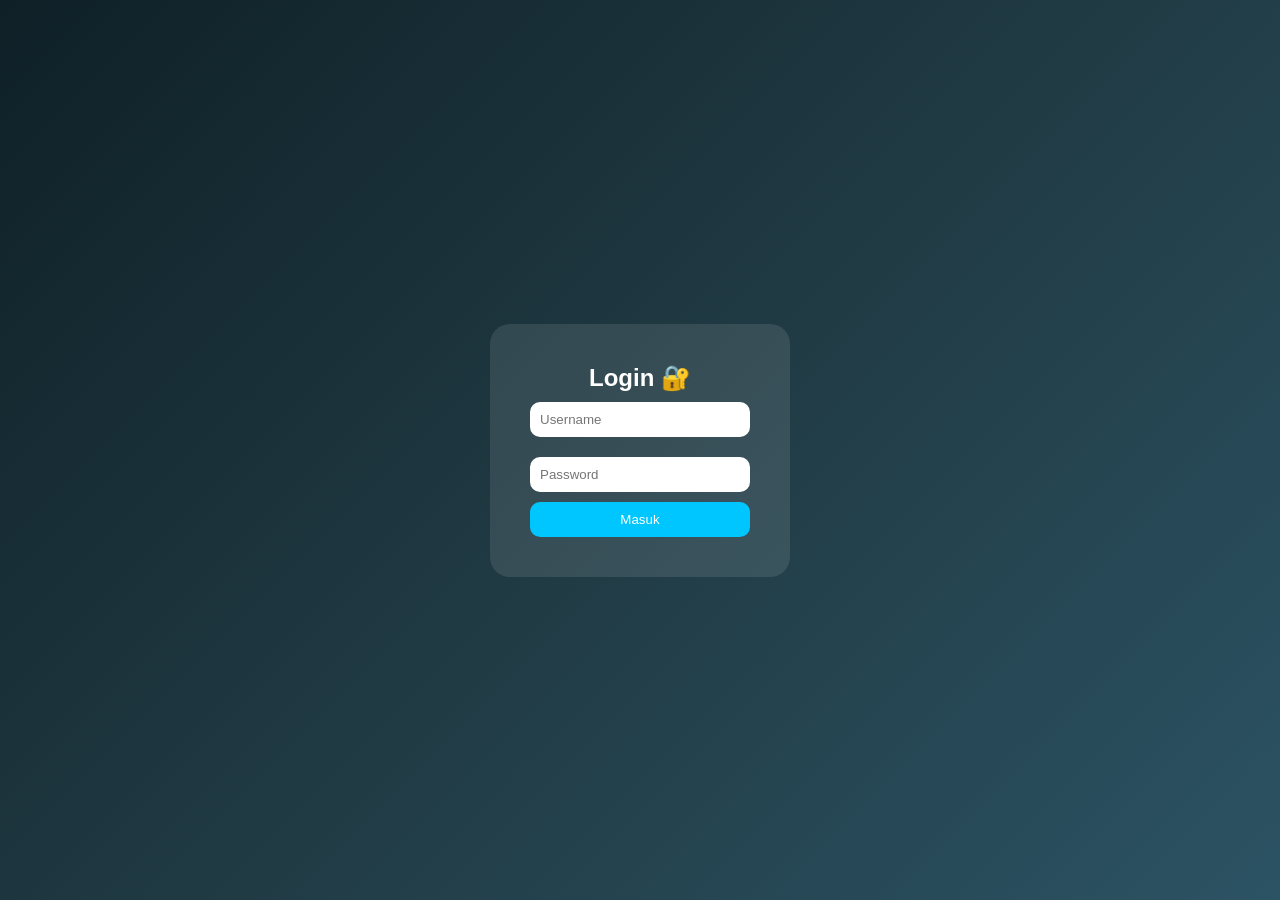
==== index.html @ 3434ca57 "Update index.html" ====
<!DOCTYPE html>
<html lang="id">
<head>
<meta charset="UTF-8">
<meta name="viewport" content="width=device-width, initial-scale=1.0">
<title>Dilian Portfolio</title>

<style>
* {
    margin: 0;
    padding: 0;
    box-sizing: border-box;
    font-family: 'Poppins', sans-serif;
}

body {
    background: linear-gradient(135deg, #0f2027, #203a43, #2c5364);
    color: white;
}

/* LOGIN */
.container {
    display: flex;
    justify-content: center;
    align-items: center;
    height: 100vh;
}

.login-box {
    background: rgba(255,255,255,0.1);
    padding: 40px;
    border-radius: 20px;
    text-align: center;
    width: 300px;
}

.login-box input {
    width: 100%;
    padding: 10px;
    margin: 10px 0;
    border-radius: 10px;
    border: none;
}

.login-box button {
    width: 100%;
    padding: 10px;
    border: none;
    border-radius: 10px;
    background: #00c6ff;
    color: white;
}

/* PORTFOLIO */
.hidden {
    display: none;
}

nav {
    display: flex;
    justify-content: space-between;
    padding: 20px;
    background: rgba(0,0,0,0.4);
}

header {
    text-align: center;
    padding: 40px;
}

.box {
    background: rgba(255,255,255,0.1);
    padding: 20px;
    border-radius: 15px;
    margin: 20px auto;
    max-width: 800px;
}

.card-project {
    background: rgba(255,255,255,0.15);
    padding: 15px;
    border-radius: 10px;
    margin-top: 10px;
}
</style>

</head>
<body>

<!-- LOGIN -->
<div class="container" id="loginPage">
    <div class="login-box">
        <h2>Login 🔐</h2>
        <input type="text" id="user" placeholder="Username">
        <input type="password" id="pass" placeholder="Password">
        <button onclick="login()">Masuk</button>
    </div>
</div>

<!-- PORTFOLIO -->
<div class="hidden" id="portfolioPage">

    <nav>
        <h2>Dilian.dev</h2>
        <button onclick="logout()">Logout</button>
    </nav>

    <header>
        <h1>Hi, I'm Dilian 👨‍💻</h1>
        <p>Student | Tech Enthusiast | Future Entrepreneur</p>
    </header>

    <section class="box">
        <h2>About Me</h2>
        <p>Saya adalah siswa yang tertarik di dunia teknologi, coding, dan AI.</p>
        <p>Saya ingin menjadi pengusaha sukses di bidang teknologi.</p>
    </section>

    <section class="box">
        <h2>Skills</h2>
        <ul>
            <li>HTML, CSS, JavaScript</li>
            <li>UI/UX Design</li>
            <li>AI Tools</li>
        </ul>
    </section>

    <section class="box">
        <h2>Projects</h2>

        <div class="card-project">
            <h3>Portfolio Website</h3>
            <p>Membuat website portfolio modern.</p>
        </div>

        <div class="card-project">
            <h3>Login System</h3>
            <p>Sistem login sederhana dengan JavaScript.</p>
        </div>

    </section>

</div>
</body>
</html>
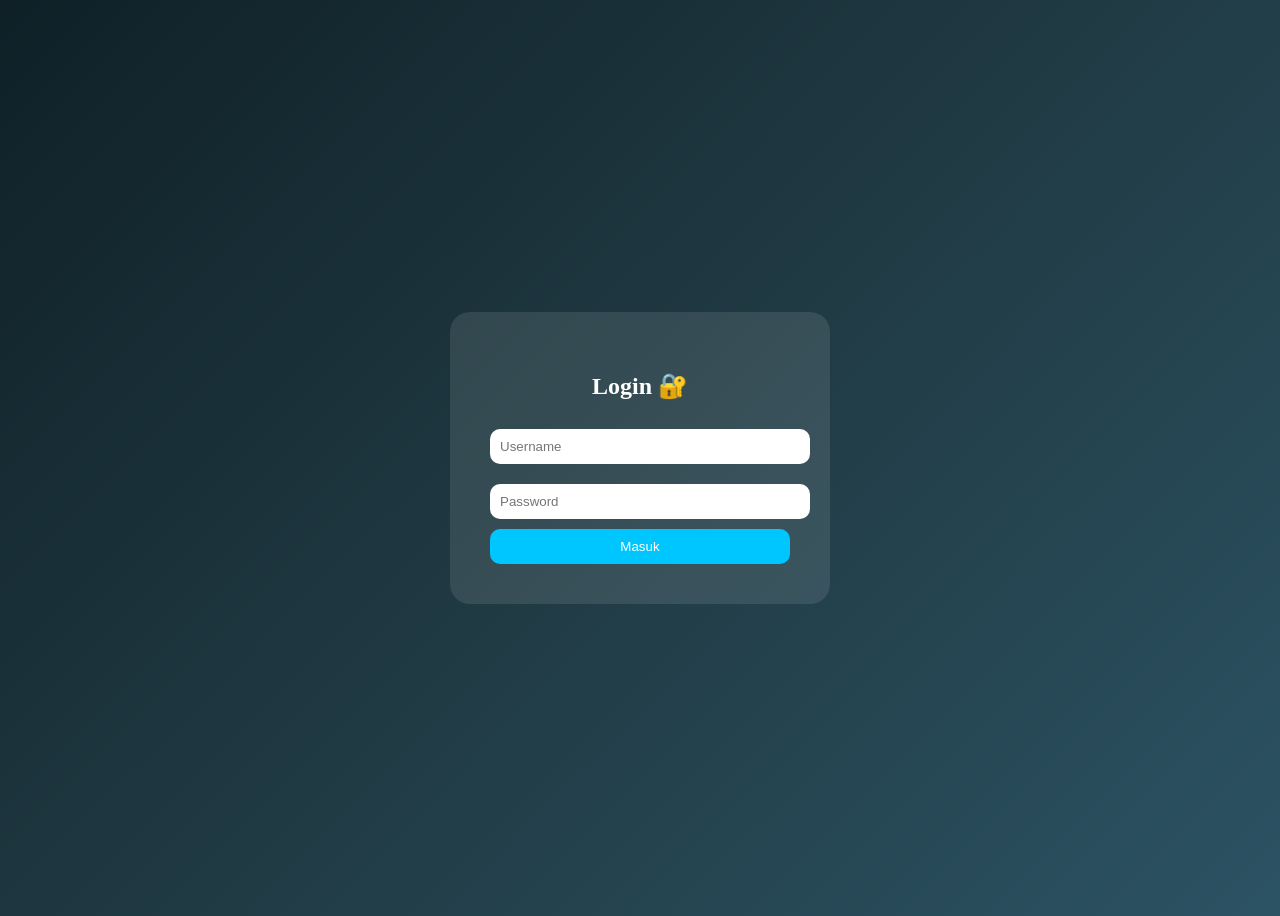
==== commit c9d8758a: "Update index.html" ====
--- a/index.html
+++ b/index.html
@@ -4,86 +4,7 @@
 <meta charset="UTF-8">
 <meta name="viewport" content="width=device-width, initial-scale=1.0">
 <title>Dilian Portfolio</title>
-
-<style>
-* {
-    margin: 0;
-    padding: 0;
-    box-sizing: border-box;
-    font-family: 'Poppins', sans-serif;
-}
-
-body {
-    background: linear-gradient(135deg, #0f2027, #203a43, #2c5364);
-    color: white;
-}
-
-/* LOGIN */
-.container {
-    display: flex;
-    justify-content: center;
-    align-items: center;
-    height: 100vh;
-}
-
-.login-box {
-    background: rgba(255,255,255,0.1);
-    padding: 40px;
-    border-radius: 20px;
-    text-align: center;
-    width: 300px;
-}
-
-.login-box input {
-    width: 100%;
-    padding: 10px;
-    margin: 10px 0;
-    border-radius: 10px;
-    border: none;
-}
-
-.login-box button {
-    width: 100%;
-    padding: 10px;
-    border: none;
-    border-radius: 10px;
-    background: #00c6ff;
-    color: white;
-}
-
-/* PORTFOLIO */
-.hidden {
-    display: none;
-}
-
-nav {
-    display: flex;
-    justify-content: space-between;
-    padding: 20px;
-    background: rgba(0,0,0,0.4);
-}
-
-header {
-    text-align: center;
-    padding: 40px;
-}
-
-.box {
-    background: rgba(255,255,255,0.1);
-    padding: 20px;
-    border-radius: 15px;
-    margin: 20px auto;
-    max-width: 800px;
-}
-
-.card-project {
-    background: rgba(255,255,255,0.15);
-    padding: 15px;
-    border-radius: 10px;
-    margin-top: 10px;
-}
-</style>
-
+<link rel="stylesheet" href="style.css">
 </head>
 <body>
 
@@ -93,7 +14,7 @@
         <h2>Login 🔐</h2>
         <input type="text" id="user" placeholder="Username">
         <input type="password" id="pass" placeholder="Password">
-        <button onclick="login()">Masuk</button>
+        <button id="loginBtn">Masuk</button>
     </div>
 </div>
 
@@ -102,7 +23,7 @@
 
     <nav>
         <h2>Dilian.dev</h2>
-        <button onclick="logout()">Logout</button>
+        <button id="logoutBtn">Logout</button>
     </nav>
 
     <header>
@@ -112,34 +33,11 @@
 
     <section class="box">
         <h2>About Me</h2>
-        <p>Saya adalah siswa yang tertarik di dunia teknologi, coding, dan AI.</p>
-        <p>Saya ingin menjadi pengusaha sukses di bidang teknologi.</p>
-    </section>
-
-    <section class="box">
-        <h2>Skills</h2>
-        <ul>
-            <li>HTML, CSS, JavaScript</li>
-            <li>UI/UX Design</li>
-            <li>AI Tools</li>
-        </ul>
-    </section>
-
-    <section class="box">
-        <h2>Projects</h2>
-
-        <div class="card-project">
-            <h3>Portfolio Website</h3>
-            <p>Membuat website portfolio modern.</p>
-        </div>
-
-        <div class="card-project">
-            <h3>Login System</h3>
-            <p>Sistem login sederhana dengan JavaScript.</p>
-        </div>
-
+        <p>Saya tertarik di dunia coding, AI, dan teknologi masa depan.</p>
     </section>
 
 </div>
+
+<script src="script.js"></script>
 </body>
 </html>
--- a/style.css
+++ b/style.css
@@ -0,0 +1,78 @@
+<style>
+* {
+    margin: 0;
+    padding: 0;
+    box-sizing: border-box;
+    font-family: 'Poppins', sans-serif;
+}
+
+body {
+    background: linear-gradient(135deg, #0f2027, #203a43, #2c5364);
+    color: white;
+}
+
+/* LOGIN */
+.container {
+    display: flex;
+    justify-content: center;
+    align-items: center;
+    height: 100vh;
+}
+
+.login-box {
+    background: rgba(255,255,255,0.1);
+    padding: 40px;
+    border-radius: 20px;
+    text-align: center;
+    width: 300px;
+}
+
+.login-box input {
+    width: 100%;
+    padding: 10px;
+    margin: 10px 0;
+    border-radius: 10px;
+    border: none;
+}
+
+.login-box button {
+    width: 100%;
+    padding: 10px;
+    border: none;
+    border-radius: 10px;
+    background: #00c6ff;
+    color: white;
+}
+
+/* PORTFOLIO */
+.hidden {
+    display: none;
+}
+
+nav {
+    display: flex;
+    justify-content: space-between;
+    padding: 20px;
+    background: rgba(0,0,0,0.4);
+}
+
+header {
+    text-align: center;
+    padding: 40px;
+}
+
+.box {
+    background: rgba(255,255,255,0.1);
+    padding: 20px;
+    border-radius: 15px;
+    margin: 20px auto;
+    max-width: 800px;
+}
+
+.card-project {
+    background: rgba(255,255,255,0.15);
+    padding: 15px;
+    border-radius: 10px;
+    margin-top: 10px;
+}
+</style>
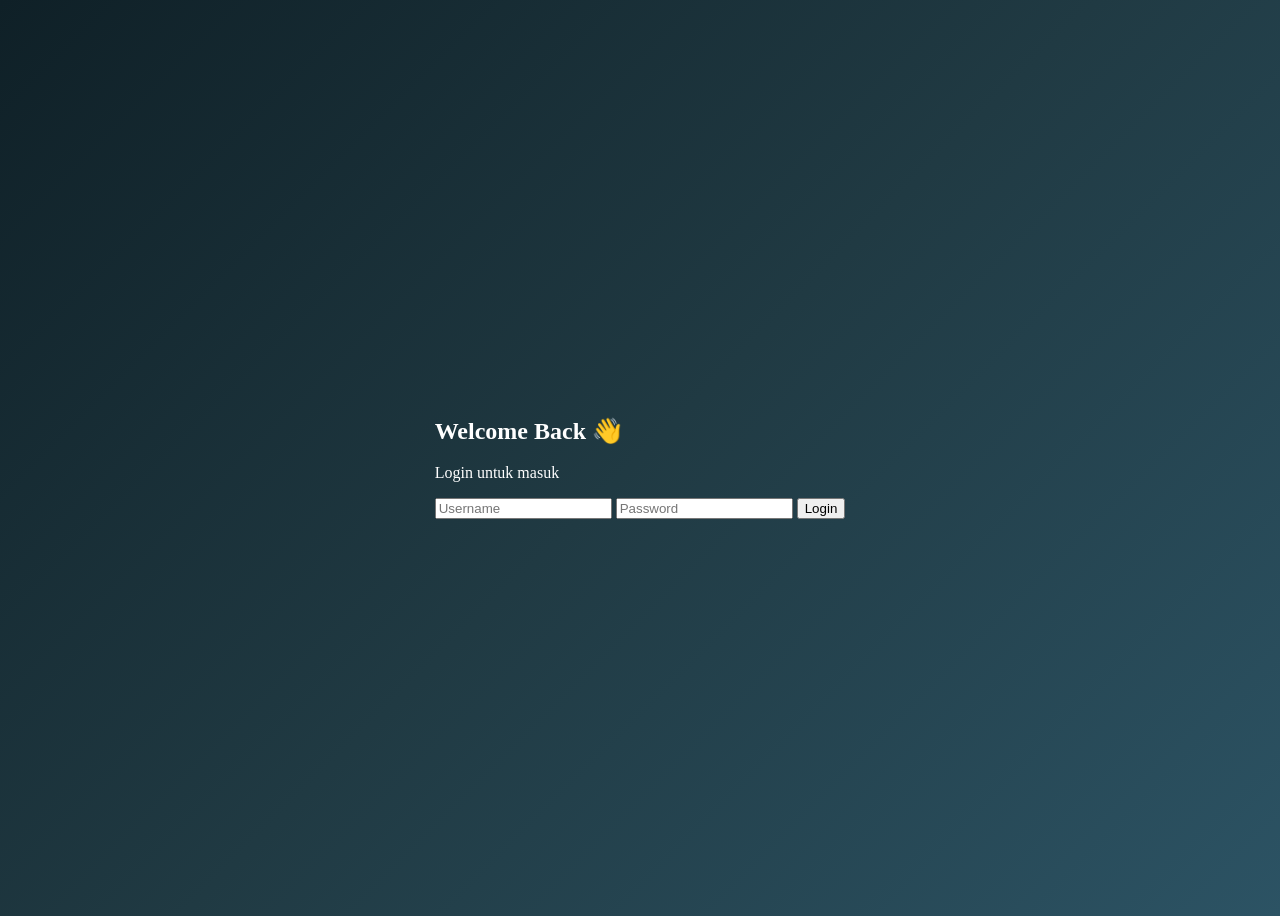
==== commit 21b2c7d4: "Update index.html" ====
--- a/index.html
+++ b/index.html
@@ -10,16 +10,19 @@
 
 <!-- LOGIN -->
 <div class="container" id="loginPage">
-    <div class="login-box">
-        <h2>Login 🔐</h2>
+    <div class="card">
+        <h2>Welcome Back 👋</h2>
+        <p>Login untuk masuk</p>
+
         <input type="text" id="user" placeholder="Username">
         <input type="password" id="pass" placeholder="Password">
-        <button id="loginBtn">Masuk</button>
+
+        <button id="loginBtn">Login</button>
     </div>
 </div>
 
 <!-- PORTFOLIO -->
-<div class="hidden" id="portfolioPage">
+<div class="portfolio hidden" id="portfolioPage">
 
     <nav>
         <h2>Dilian.dev</h2>
@@ -28,12 +31,27 @@
 
     <header>
         <h1>Hi, I'm Dilian 👨‍💻</h1>
-        <p>Student | Tech Enthusiast | Future Entrepreneur</p>
+        <p>Future Tech Entrepreneur | SMK Telkom</p>
     </header>
 
-    <section class="box">
-        <h2>About Me</h2>
-        <p>Saya tertarik di dunia coding, AI, dan teknologi masa depan.</p>
+    <section class="grid">
+        <div class="box">
+            <h3>About Me</h3>
+            <p>
+                Saya seorang pelajar yang memiliki minat besar dalam dunia teknologi,
+                khususnya coding, AI, dan pengembangan PC gaming.
+            </p>
+        </div>
+
+        <div class="box">
+            <h3>Skills</h3>
+            <p>HTML, CSS, JavaScript, UI Design, AI Tools</p>
+        </div>
+
+        <div class="box">
+            <h3>Projects</h3>
+            <p>Portfolio Website & Sistem Login</p>
+        </div>
     </section>
 
 </div>
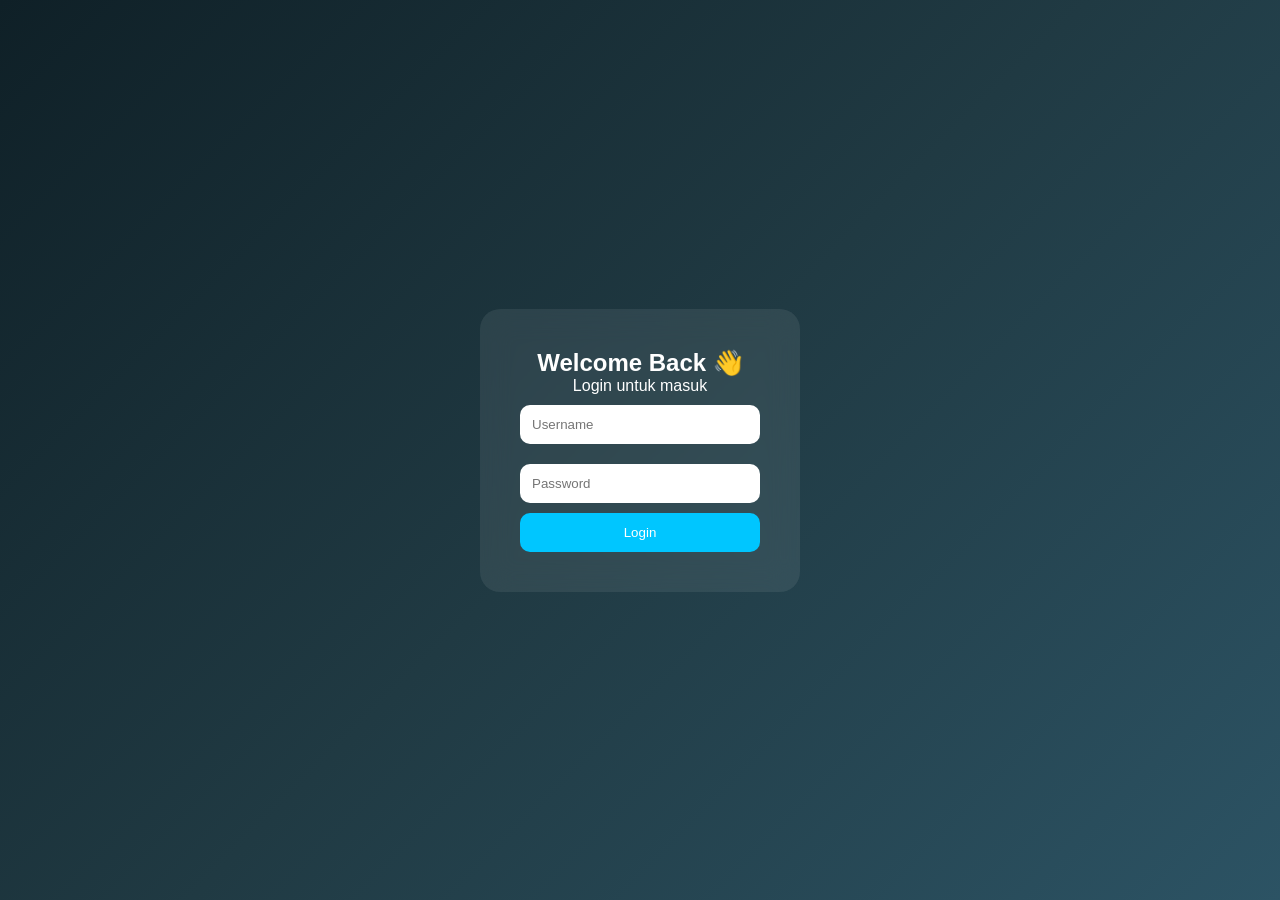
==== commit c3837126: "Update index.html" ====
--- a/index.html
+++ b/index.html
@@ -7,7 +7,7 @@
 <link rel="stylesheet" href="style.css">
 </head>
 <body>
-
+ 
 <!-- LOGIN -->
 <div class="container" id="loginPage">
     <div class="card">
--- a/style.css
+++ b/style.css
@@ -1,4 +1,3 @@
-<style>
 * {
     margin: 0;
     padding: 0;
@@ -19,29 +18,31 @@
     height: 100vh;
 }
 
-.login-box {
-    background: rgba(255,255,255,0.1);
+.card {
+    background: rgba(255,255,255,0.08);
     padding: 40px;
     border-radius: 20px;
+    backdrop-filter: blur(15px);
+    width: 320px;
     text-align: center;
-    width: 300px;
 }
 
-.login-box input {
+.card input {
     width: 100%;
-    padding: 10px;
+    padding: 12px;
     margin: 10px 0;
     border-radius: 10px;
     border: none;
 }
 
-.login-box button {
+.card button {
     width: 100%;
-    padding: 10px;
+    padding: 12px;
     border: none;
     border-radius: 10px;
     background: #00c6ff;
     color: white;
+    cursor: pointer;
 }
 
 /* PORTFOLIO */
@@ -58,21 +59,18 @@
 
 header {
     text-align: center;
-    padding: 40px;
+    padding: 50px 20px;
+}
+
+.grid {
+    display: grid;
+    grid-template-columns: repeat(auto-fit, minmax(250px,1fr));
+    gap: 20px;
+    padding: 20px;
 }
 
 .box {
     background: rgba(255,255,255,0.1);
     padding: 20px;
     border-radius: 15px;
-    margin: 20px auto;
-    max-width: 800px;
 }
-
-.card-project {
-    background: rgba(255,255,255,0.15);
-    padding: 15px;
-    border-radius: 10px;
-    margin-top: 10px;
-}
-</style>
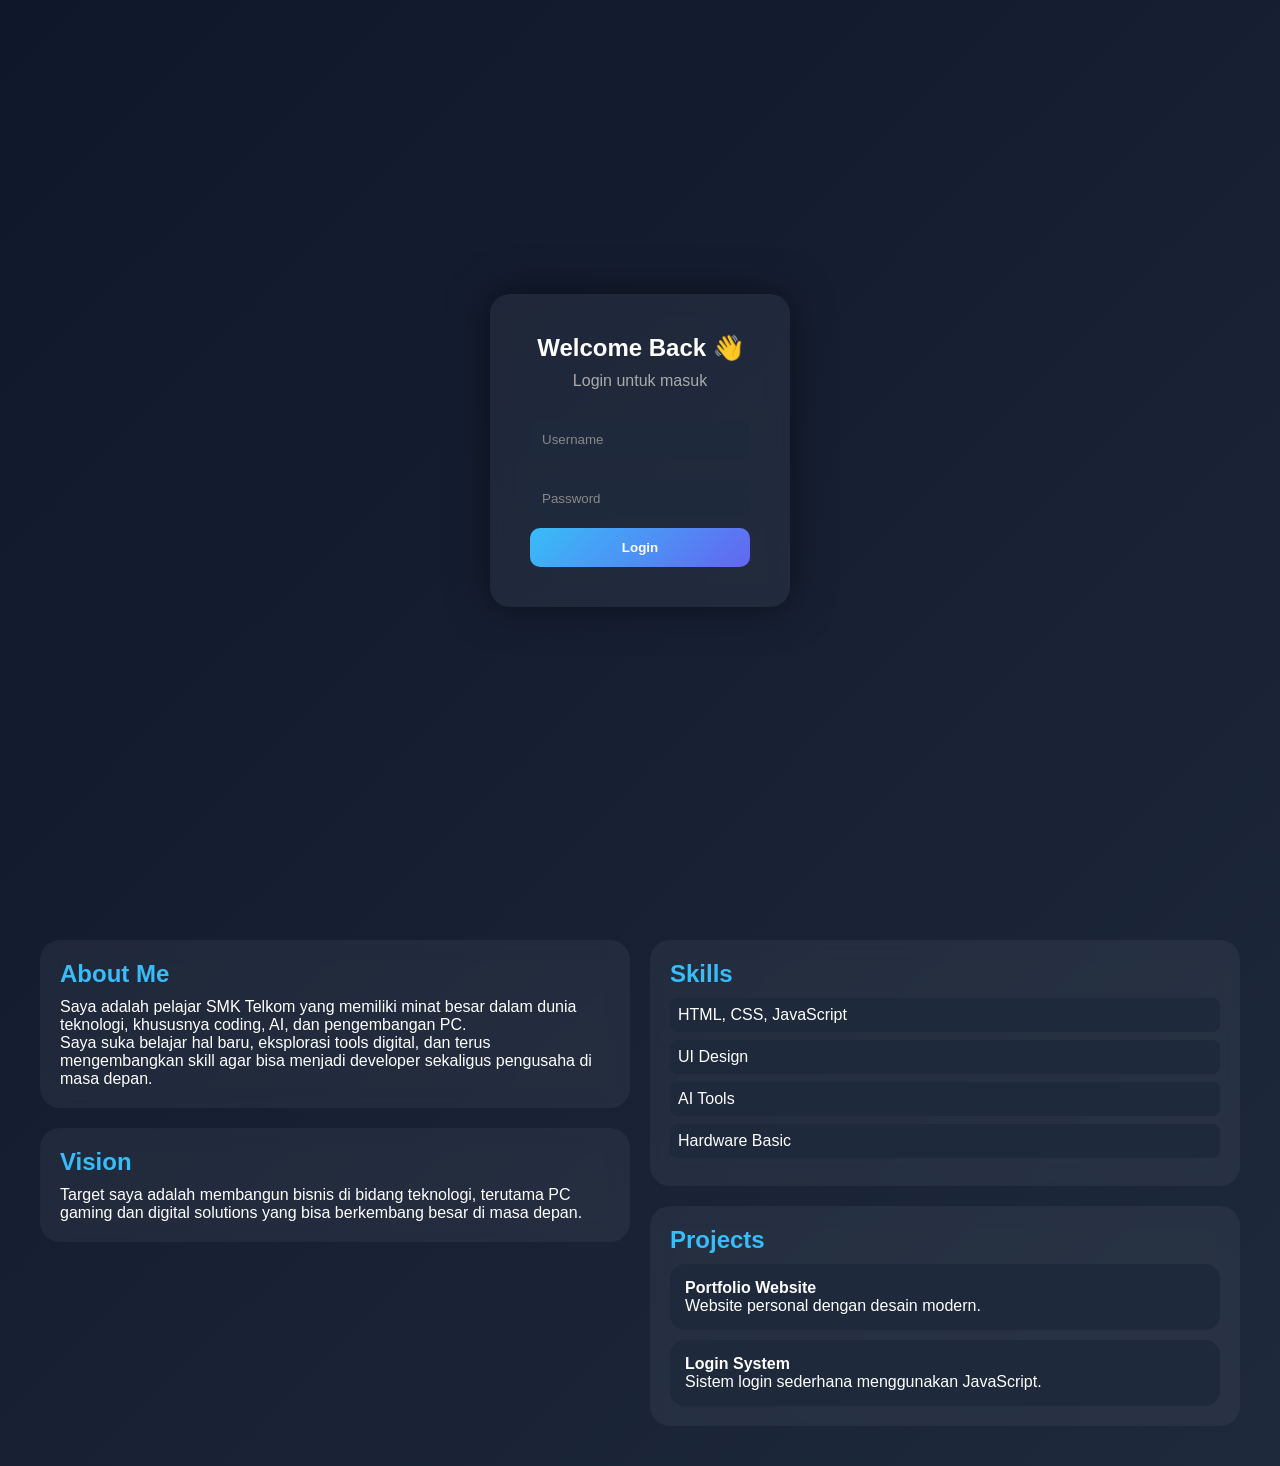
==== commit e40fc576: "Add files via upload" ====
--- a/index.html
+++ b/index.html
@@ -7,7 +7,7 @@
 <link rel="stylesheet" href="style.css">
 </head>
 <body>
- 
+
 <!-- LOGIN -->
 <div class="container" id="loginPage">
     <div class="card">
@@ -22,40 +22,62 @@
 </div>
 
 <!-- PORTFOLIO -->
-<div class="portfolio hidden" id="portfolioPage">
+<section class="portfolio-content">
 
-    <nav>
-        <h2>Dilian.dev</h2>
-        <button id="logoutBtn">Logout</button>
-    </nav>
-
-    <header>
-        <h1>Hi, I'm Dilian 👨‍💻</h1>
-        <p>Future Tech Entrepreneur | SMK Telkom</p>
-    </header>
-
-    <section class="grid">
+    <!-- LEFT -->
+    <div class="left">
         <div class="box">
-            <h3>About Me</h3>
+            <h2>About Me</h2>
             <p>
-                Saya seorang pelajar yang memiliki minat besar dalam dunia teknologi,
-                khususnya coding, AI, dan pengembangan PC gaming.
+                Saya adalah pelajar SMK Telkom yang memiliki minat besar dalam dunia teknologi,
+                khususnya coding, AI, dan pengembangan PC.
+            </p>
+            <p>
+                Saya suka belajar hal baru, eksplorasi tools digital, dan terus mengembangkan skill
+                agar bisa menjadi developer sekaligus pengusaha di masa depan.
             </p>
         </div>
 
         <div class="box">
-            <h3>Skills</h3>
-            <p>HTML, CSS, JavaScript, UI Design, AI Tools</p>
+            <h2>Vision</h2>
+            <p>
+                Target saya adalah membangun bisnis di bidang teknologi, terutama PC gaming
+                dan digital solutions yang bisa berkembang besar di masa depan.
+            </p>
+        </div>
+    </div>
+
+    <!-- RIGHT -->
+    <div class="right">
+        <div class="box">
+            <h2>Skills</h2>
+            <ul>
+                <li>HTML, CSS, JavaScript</li>
+                <li>UI Design</li>
+                <li>AI Tools</li>
+                <li>Hardware Basic</li>
+            </ul>
         </div>
 
         <div class="box">
-            <h3>Projects</h3>
-            <p>Portfolio Website & Sistem Login</p>
+            <h2>Projects</h2>
+
+            <div class="card-project">
+                <h4>Portfolio Website</h4>
+                <p>Website personal dengan desain modern.</p>
+            </div>
+
+            <div class="card-project">
+                <h4>Login System</h4>
+                <p>Sistem login sederhana menggunakan JavaScript.</p>
+            </div>
+
         </div>
-    </section>
+    </div>
 
+</section>
 </div>
 
 <script src="script.js"></script>
 </body>
-</html>
+</html>
--- a/style.css
+++ b/style.css
@@ -1,16 +1,18 @@
+/* RESET */
 * {
     margin: 0;
     padding: 0;
     box-sizing: border-box;
-    font-family: 'Poppins', sans-serif;
+    font-family: 'Segoe UI', sans-serif;
 }
 
+/* BACKGROUND */
 body {
-    background: linear-gradient(135deg, #0f2027, #203a43, #2c5364);
-    color: white;
+    background: linear-gradient(135deg, #0f172a, #1e293b);
+    color: #fff;
 }
 
-/* LOGIN */
+/* LOGIN PAGE */
 .container {
     display: flex;
     justify-content: center;
@@ -18,59 +20,125 @@
     height: 100vh;
 }
 
+/* CARD LOGIN */
 .card {
-    background: rgba(255,255,255,0.08);
+    background: rgba(255, 255, 255, 0.05);
     padding: 40px;
     border-radius: 20px;
-    backdrop-filter: blur(15px);
-    width: 320px;
+    backdrop-filter: blur(10px);
+    box-shadow: 0 0 40px rgba(0,0,0,0.5);
     text-align: center;
+    width: 300px;
 }
 
-.card input {
+.card h2 {
+    margin-bottom: 10px;
+}
+
+.card p {
+    margin-bottom: 20px;
+    color: #aaa;
+}
+
+/* INPUT */
+input {
     width: 100%;
     padding: 12px;
     margin: 10px 0;
+    border: none;
     border-radius: 10px;
-    border: none;
+    background: #1e293b;
+    color: #fff;
+    outline: none;
 }
 
-.card button {
+input::placeholder {
+    color: #888;
+}
+
+/* BUTTON */
+button {
     width: 100%;
     padding: 12px;
     border: none;
     border-radius: 10px;
-    background: #00c6ff;
+    background: linear-gradient(135deg, #38bdf8, #6366f1);
     color: white;
+    font-weight: bold;
     cursor: pointer;
+    transition: 0.3s;
+}
+
+button:hover {
+    transform: scale(1.05);
+    box-shadow: 0 0 15px #38bdf8;
 }
 
 /* PORTFOLIO */
-.hidden {
+.portfolio-content {
     display: none;
+    padding: 40px;
+    display: flex;
+    gap: 20px;
 }
 
-nav {
+/* LEFT & RIGHT */
+.left, .right {
+    flex: 1;
     display: flex;
-    justify-content: space-between;
-    padding: 20px;
-    background: rgba(0,0,0,0.4);
+    flex-direction: column;
+    gap: 20px;
 }
 
-header {
-    text-align: center;
-    padding: 50px 20px;
+/* BOX */
+.box {
+    background: rgba(255,255,255,0.05);
+    padding: 20px;
+    border-radius: 20px;
+    backdrop-filter: blur(10px);
+    transition: 0.3s;
 }
 
-.grid {
-    display: grid;
-    grid-template-columns: repeat(auto-fit, minmax(250px,1fr));
-    gap: 20px;
-    padding: 20px;
+.box:hover {
+    transform: translateY(-5px);
+    box-shadow: 0 0 20px rgba(56,189,248,0.5);
 }
 
-.box {
-    background: rgba(255,255,255,0.1);
-    padding: 20px;
+/* TITLE */
+.box h2 {
+    margin-bottom: 10px;
+    color: #38bdf8;
+}
+
+/* LIST */
+ul {
+    list-style: none;
+}
+
+ul li {
+    margin: 8px 0;
+    padding: 8px;
+    background: #1e293b;
+    border-radius: 8px;
+}
+
+/* PROJECT CARD */
+.card-project {
+    background: #1e293b;
+    padding: 15px;
     border-radius: 15px;
+    margin-top: 10px;
+    transition: 0.3s;
 }
+
+.card-project:hover {
+    background: #334155;
+    transform: scale(1.03);
+}
+
+/* RESPONSIVE */
+@media (max-width: 768px) {
+    .portfolio-content {
+        flex-direction: column;
+    }
+}
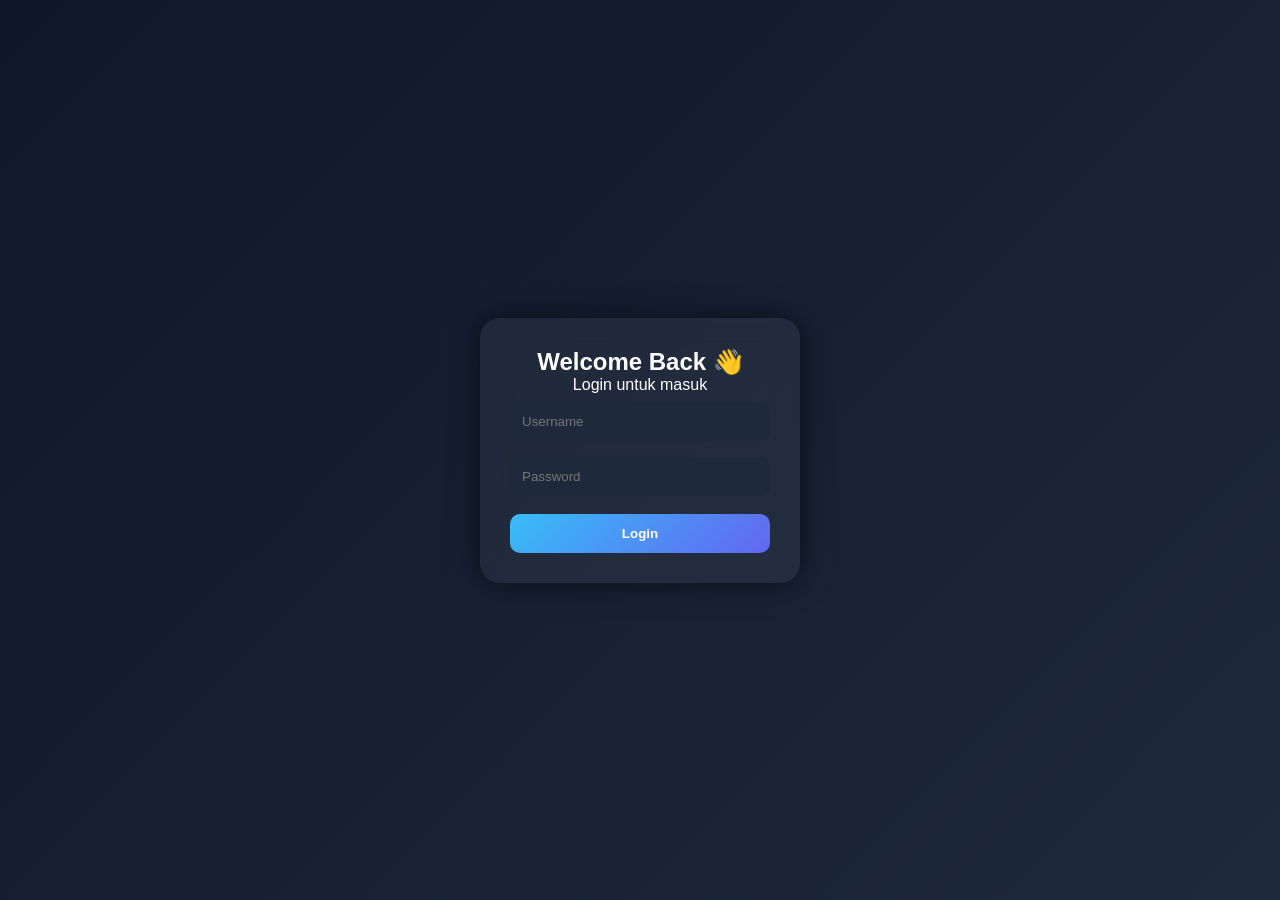
==== commit fc688a1c: "Add files via upload" ====
--- a/index.html
+++ b/index.html
@@ -24,60 +24,71 @@
 <!-- PORTFOLIO -->
 <section class="portfolio-content">
 
-    <!-- LEFT -->
-    <div class="left">
-        <div class="box">
-            <h2>About Me</h2>
-            <p>
-                Saya adalah pelajar SMK Telkom yang memiliki minat besar dalam dunia teknologi,
-                khususnya coding, AI, dan pengembangan PC.
-            </p>
-            <p>
-                Saya suka belajar hal baru, eksplorasi tools digital, dan terus mengembangkan skill
-                agar bisa menjadi developer sekaligus pengusaha di masa depan.
-            </p>
+    <!-- PROFILE -->
+    <div class="profile">
+        <img src="https://cdn.discordapp.com/attachments/969774118268440606/1489791968249905342/image.png?ex=69ea1824&is=69e8c6a4&hm=9eb3816eaff736c5a129c4257ea277f31d18146c68dfabcd591dbeef7412c341&" alt="Profile Photo">
+        <h1>Dilian Arshavin</h1>
+        <p>Student | Tech Enthusiast | Future Entrepreneur</p>
+    </div>
+
+    <!-- CONTENT WRAPPER -->
+    <div class="content">
+
+        <!-- LEFT -->
+        <div class="left">
+            <div class="box">
+                <h2>About Me</h2>
+                <p>
+                    Saya adalah pelajar SMK Telkom yang memiliki minat besar dalam dunia teknologi,
+                    khususnya coding, AI, dan pengembangan PC.
+                </p>
+                <p>
+                    Saya suka belajar hal baru, eksplorasi tools digital, dan terus mengembangkan skill
+                    agar bisa menjadi developer sekaligus pengusaha di masa depan.
+                </p>
+            </div>
+
+            <div class="box">
+                <h2>Vision</h2>
+                <p>
+                    Target saya adalah membangun bisnis di bidang teknologi, terutama PC gaming
+                    dan digital solutions yang bisa berkembang besar di masa depan.
+                </p>
+            </div>
         </div>
 
-        <div class="box">
-            <h2>Vision</h2>
-            <p>
-                Target saya adalah membangun bisnis di bidang teknologi, terutama PC gaming
-                dan digital solutions yang bisa berkembang besar di masa depan.
-            </p>
-        </div>
-    </div>
+        <!-- RIGHT -->
+        <div class="right">
+            <div class="box">
+                <h2>Skills</h2>
+                <ul>
+                    <li>HTML, CSS, JavaScript</li>
+                    <li>UI Design</li>
+                    <li>AI Tools</li>
+                    <li>Hardware Basic</li>
+                </ul>
+            </div>
 
-    <!-- RIGHT -->
-    <div class="right">
-        <div class="box">
-            <h2>Skills</h2>
-            <ul>
-                <li>HTML, CSS, JavaScript</li>
-                <li>UI Design</li>
-                <li>AI Tools</li>
-                <li>Hardware Basic</li>
-            </ul>
+            <div class="box">
+                <h2>Projects</h2>
+
+                <div class="card-project">
+                    <h4>Portfolio Website</h4>
+                    <p>Website personal dengan desain modern.</p>
+                </div>
+
+                <div class="card-project">
+                    <h4>Login System</h4>
+                    <p>Sistem login sederhana menggunakan JavaScript.</p>
+                </div>
+
+            </div>
         </div>
 
-        <div class="box">
-            <h2>Projects</h2>
-
-            <div class="card-project">
-                <h4>Portfolio Website</h4>
-                <p>Website personal dengan desain modern.</p>
-            </div>
-
-            <div class="card-project">
-                <h4>Login System</h4>
-                <p>Sistem login sederhana menggunakan JavaScript.</p>
-            </div>
-
-        </div>
     </div>
-
 </section>
 </div>
 
 <script src="script.js"></script>
 </body>
-</html>+</html>
--- a/style.css
+++ b/style.css
@@ -9,57 +9,183 @@
 /* BACKGROUND */
 body {
     background: linear-gradient(135deg, #0f172a, #1e293b);
-    color: #fff;
-}
-
-/* LOGIN PAGE */
+    color: white;
+}
+
+/* PORTFOLIO WRAPPER */
+.portfolio-content {
+    display: none;
+    padding: 40px;
+    gap: 25px;
+    flex-direction: column;
+}
+
+/* ACTIVE (setelah login) */
+.portfolio-content.active {
+    display: grid;
+    grid-template-columns: 1fr 1fr;
+    gap: 25px;
+}
+
+/* PROFILE FULL WIDTH */
+.profile {
+    grid-column: span 2;
+    text-align: center;
+    padding: 20px;
+    background: rgba(255,255,255,0.05);
+    border-radius: 20px;
+    backdrop-filter: blur(10px);
+    position: relative;
+    overflow: hidden;
+}
+
+/* FOTO PROFILE */
+.profile img {
+    width: 120px;
+    height: 120px;
+    border-radius: 50%;
+    border: 3px solid #38bdf8;
+    box-shadow: 0 0 20px #38bdf8;
+    object-fit: cover;
+    margin-bottom: 10px;
+    transition: 0.3s;
+}
+
+.profile img:hover {
+    transform: scale(1.1);
+}
+
+/* TEXT PROFILE */
+.profile h1 {
+    font-size: 28px;
+}
+
+.profile p {
+    color: #aaa;
+    font-size: 14px;
+}
+
+/* BOX */
+.left, .right {
+    display: flex;
+    flex-direction: column;
+    gap: 20px;
+}
+
+.box {
+    background: rgba(255,255,255,0.05);
+    padding: 20px;
+    border-radius: 15px;
+    backdrop-filter: blur(10px);
+    transition: 0.3s;
+}
+
+.box:hover {
+    transform: translateY(-5px);
+    box-shadow: 0 0 20px rgba(56,189,248,0.4);
+}
+
+/* LIST */
+ul {
+    list-style: none;
+}
+
+ul li {
+    padding: 8px;
+    margin: 5px 0;
+    background: #1e293b;
+    border-radius: 8px;
+}
+
+/* PROJECT */
+.card-project {
+    background: #1e293b;
+    padding: 15px;
+    border-radius: 12px;
+    margin-top: 10px;
+    transition: 0.3s;
+}
+
+.card-project:hover {
+    background: #334155;
+    transform: scale(1.03);
+}
+
+/* ANIMASI GLOW HALUS */
+.profile::before {
+    content: "";
+    position: absolute;
+    width: 200%;
+    height: 200%;
+    top: -50%;
+    left: -50%;
+    background: linear-gradient(45deg, transparent, #38bdf8, transparent);
+    animation: rotateGlow 6s linear infinite;
+    opacity: 0.15;
+}
+
+@keyframes rotateGlow {
+    0% { transform: rotate(0deg); }
+    100% { transform: rotate(360deg); }
+}
+
+/* RESPONSIVE */
+@media (max-width: 768px) {
+    .portfolio-content.active {
+        grid-template-columns: 1fr;
+    }
+
+    .profile {
+        grid-column: span 1;
+    }
+}
+/* ===== GLOBAL STYLE ===== */
+body {
+    margin: 0;
+    padding: 0;
+}
+
+/* ===== PORTFOLIO STYLE ===== */
+/* css lain kamu di sini */
+
+/* ===== LOGIN STYLE (PASTI DI SINI) ===== */
+/* LOGIN FULL CENTER */
 .container {
+    height: 100vh;
     display: flex;
     justify-content: center;
     align-items: center;
-    height: 100vh;
+    background: linear-gradient(135deg, #0f172a, #1e293b);
 }
 
 /* CARD LOGIN */
 .card {
-    background: rgba(255, 255, 255, 0.05);
-    padding: 40px;
+    width: 320px;
+    padding: 30px;
     border-radius: 20px;
-    backdrop-filter: blur(10px);
-    box-shadow: 0 0 40px rgba(0,0,0,0.5);
+    background: rgba(255,255,255,0.05);
+    backdrop-filter: blur(12px);
+    box-shadow: 0 0 30px rgba(0,0,0,0.6);
     text-align: center;
-    width: 300px;
-}
-
-.card h2 {
-    margin-bottom: 10px;
-}
-
-.card p {
-    margin-bottom: 20px;
-    color: #aaa;
 }
 
 /* INPUT */
-input {
+.card input {
     width: 100%;
     padding: 12px;
-    margin: 10px 0;
+    margin: 8px 0;
     border: none;
     border-radius: 10px;
+    outline: none;
     background: #1e293b;
-    color: #fff;
-    outline: none;
-}
-
-input::placeholder {
-    color: #888;
+    color: white;
 }
 
 /* BUTTON */
-button {
+.card button {
     width: 100%;
     padding: 12px;
+    margin-top: 10px;
     border: none;
     border-radius: 10px;
     background: linear-gradient(135deg, #38bdf8, #6366f1);
@@ -69,76 +195,7 @@
     transition: 0.3s;
 }
 
-button:hover {
+.card button:hover {
     transform: scale(1.05);
     box-shadow: 0 0 15px #38bdf8;
-}
-
-/* PORTFOLIO */
-.portfolio-content {
-    display: none;
-    padding: 40px;
-    display: flex;
-    gap: 20px;
-}
-
-/* LEFT & RIGHT */
-.left, .right {
-    flex: 1;
-    display: flex;
-    flex-direction: column;
-    gap: 20px;
-}
-
-/* BOX */
-.box {
-    background: rgba(255,255,255,0.05);
-    padding: 20px;
-    border-radius: 20px;
-    backdrop-filter: blur(10px);
-    transition: 0.3s;
-}
-
-.box:hover {
-    transform: translateY(-5px);
-    box-shadow: 0 0 20px rgba(56,189,248,0.5);
-}
-
-/* TITLE */
-.box h2 {
-    margin-bottom: 10px;
-    color: #38bdf8;
-}
-
-/* LIST */
-ul {
-    list-style: none;
-}
-
-ul li {
-    margin: 8px 0;
-    padding: 8px;
-    background: #1e293b;
-    border-radius: 8px;
-}
-
-/* PROJECT CARD */
-.card-project {
-    background: #1e293b;
-    padding: 15px;
-    border-radius: 15px;
-    margin-top: 10px;
-    transition: 0.3s;
-}
-
-.card-project:hover {
-    background: #334155;
-    transform: scale(1.03);
-}
-
-/* RESPONSIVE */
-@media (max-width: 768px) {
-    .portfolio-content {
-        flex-direction: column;
-    }
 }
